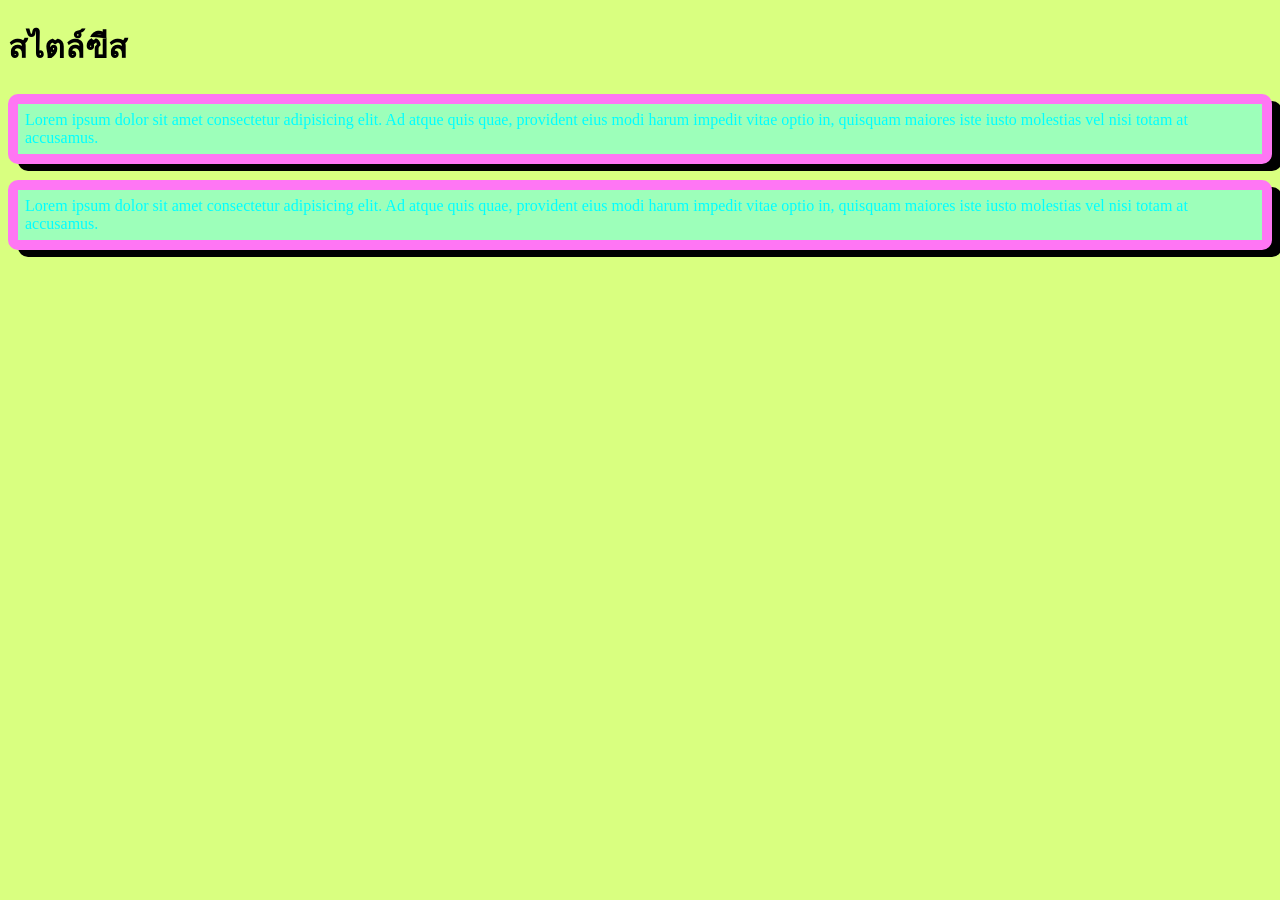
==== hobby.html @ 0c33bc8b "first commit" ====
<!doctype html>
<html lang="en">
  <head>
    <meta charset="UTF-8" />
    <meta name="viewport" content="width=device-width, initial-scale=1.0" />
    <title>เรียน Style Sheet</title>
    <link rel="stylesheet" href="styles/v1.css" />
  </head>
  <body>
    <h1>สไตล์ฃีส</h1>
    <p>
      Lorem ipsum dolor sit amet consectetur adipisicing elit. Ad atque quis
      quae, provident eius modi harum impedit vitae optio in, quisquam maiores
      iste iusto molestias vel nisi totam at accusamus.
    </p>
    <p>
      Lorem ipsum dolor sit amet consectetur adipisicing elit. Ad atque quis
      quae, provident eius modi harum impedit vitae optio in, quisquam maiores
      iste iusto molestias vel nisi totam at accusamus.
    </p>
  </body>
</html>
---- styles/v1.css ----
body {
  background-color: rgb(217, 255, 128);
  color: rgb(0, 0, 0);
}

p {
  color: aqua;
  background-color: rgb(157, 255, 186);
  border: 10px solid rgb(255, 118, 244);
  border-radius: 10px;
  box-shadow: 10px 7px rgb(0, 0, 0);
  padding: 7px;
}
.btn {
  display: inline-block;
  padding: 10px 20px; /* เว้นระยะห่างด้านในปุ่ม (บน-ล่าง, ซ้าย-ขวา) */
  background-color: #00ff55; /* สีพื้นหลังของปุ่ม (สีฟ้า) */
  color: rgb(7, 6, 6); /* สีตัวอักษร */
  text-decoration: none; /* เอาเส้นใต้ลิงก์ออก */
  border-radius: 50px; /* ทำขอบมน */
  font-weight: bold; /* ตัวหนา */
  transition: background 0.3s; /* เอฟเฟกต์เวลาชี้ปุ่ม */
}

/* เอฟเฟกต์เวลาเอาเมาส์ไปชี้ (Hover) */
.btn:hover {
  background-color: #ff0000; /* เปลี่ยนเป็นสีฟ้าเข้มขึ้น */
}
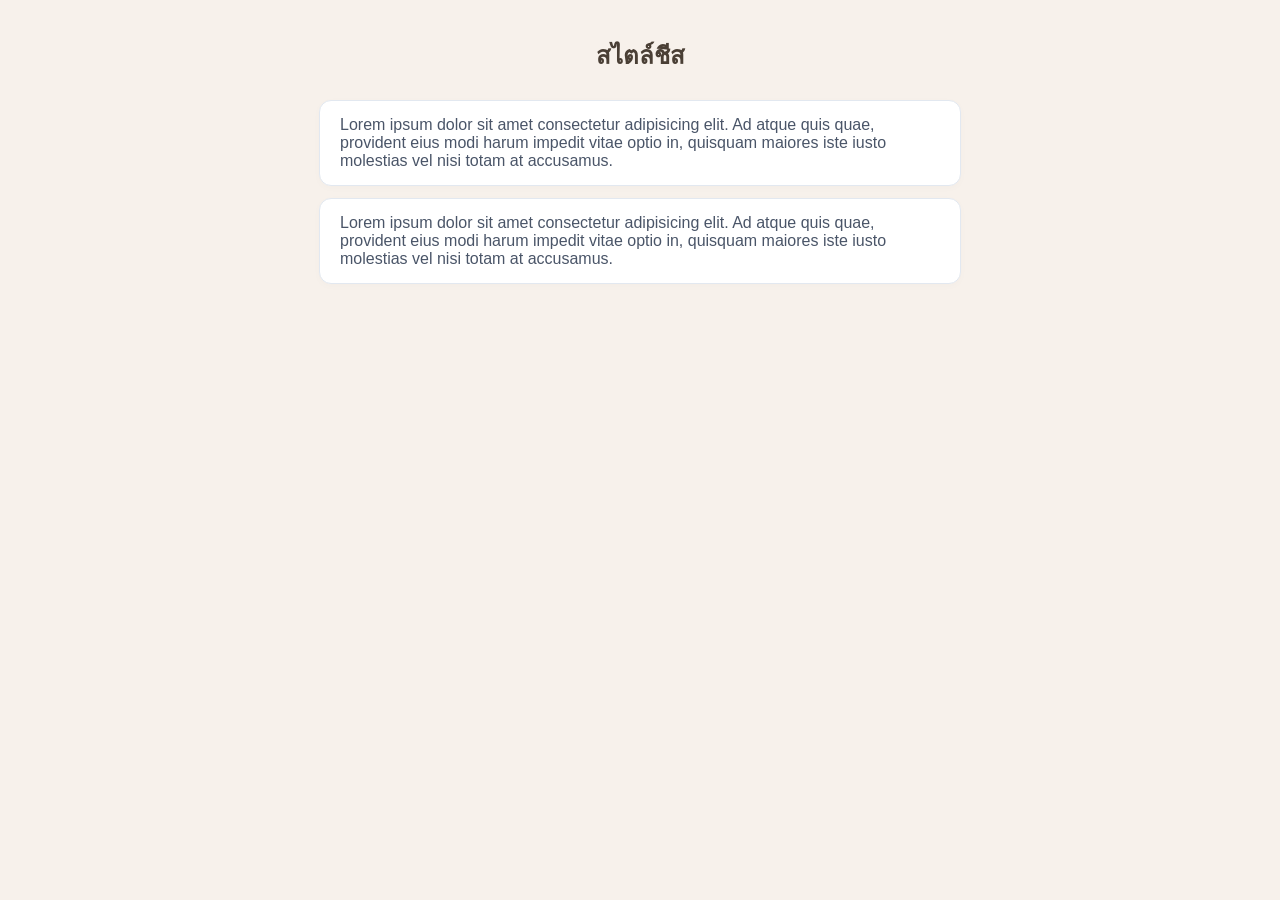
==== commit 9c46d8f8: "ทำใหม่" ====
--- a/hobby.html
+++ b/hobby.html
@@ -7,7 +7,7 @@
     <link rel="stylesheet" href="styles/v1.css" />
   </head>
   <body>
-    <h1>สไตล์ฃีส</h1>
+    <h1>สไตล์ชีส</h1>
     <p>
       Lorem ipsum dolor sit amet consectetur adipisicing elit. Ad atque quis
       quae, provident eius modi harum impedit vitae optio in, quisquam maiores
--- a/styles/v1.css
+++ b/styles/v1.css
@@ -1,28 +1,59 @@
 body {
-  background-color: rgb(217, 255, 128);
-  color: rgb(0, 0, 0);
+  background-color: #f7f1eb; /* สีครีมอ่อนๆ สบายตา */
+  color: #2c3e50; /* สีตัวอักษรเทาเข้ม (อ่านง่ายกว่าสีดำสนิท) */
+  font-family: "Segoe UI", Tahoma, Geneva, Verdana, sans-serif;
+  margin: 0;
+  padding: 20px;
+  text-align: center; /* สั่งให้ข้อความและปุ่มทั้งหมดอยู่ตรงกลางหน้าจอ */
 }
 
+/* 2. จัดการรูปภาพโปรไฟล์ */
+img {
+  width: 250px;
+  height: 250px;
+  object-fit: cover; /* ป้องกันไม่ให้รูปเบี้ยวหรือยืด */
+  border-radius: 50%; /* ปรับรูปให้เป็นวงกลมมนๆ สไตล์มินิมอล */
+  box-shadow: 0 4px 15px rgba(0, 0, 0, 0.05); /* ใส่เงาละมุนๆ */
+  margin: 20px auto;
+  display: block;
+}
+
+/* 3. ปรับแต่งส่วนหัวข้อหลัก (เช่นคำว่า Sarawut หรือ My First Project) */
+h1 {
+  font-size: 24px;
+  color: #4a3f35;
+  margin-bottom: 25px;
+}
+
+/* 4. ปรับแต่งกล่องข้อความ (แท็ก p) ให้ดูเหมือนการ์ดสะอาดตา */
 p {
-  color: aqua;
-  background-color: rgb(157, 255, 186);
-  border: 10px solid rgb(255, 118, 244);
-  border-radius: 10px;
-  box-shadow: 10px 7px rgb(0, 0, 0);
-  padding: 7px;
+  background-color: #ffffff; /* พื้นหลังกล่องสีขาวสะอาด */
+  color: #4a5568;
+  max-width: 600px; /* จำกัดความกว้างไม่ให้กล่องยืดเต็มจอเกินไป */
+  margin: 12px auto; /* จัดกล่องให้อยู่ตรงกลางหน้าจอ */
+  padding: 15px 20px; /* เพิ่มพื้นที่ว่างข้างในกล่องให้หายใจสะดวก */
+  border-radius: 12px; /* ความมนของมุมกล่อง */
+  border: 1px solid #e2e8f0; /* เส้นขอบบางๆ สีเทาอ่อน (ดูแพงกว่าเส้นสีดำหนาๆ) */
+  box-shadow: 0 2px 8px rgba(0, 0, 0, 0.02); /* เงาจางๆ */
+  text-align: left; /* ให้ข้อความข้างในกล่องชิดซ้ายเพื่อให้อ่านง่าย */
 }
+
+/* 5. ออกแบบปุ่มลิงก์เมนู (.btn) ให้ดูเรียบหรูและกดง่าย */
 .btn {
   display: inline-block;
-  padding: 10px 20px; /* เว้นระยะห่างด้านในปุ่ม (บน-ล่าง, ซ้าย-ขวา) */
-  background-color: #00ff55; /* สีพื้นหลังของปุ่ม (สีฟ้า) */
-  color: rgb(7, 6, 6); /* สีตัวอักษร */
+  margin: 10px 6px;
+  padding: 10px 24px;
+  background-color: #8e7f70; /* สีน้ำตาลอมเทาสุภาพ สบายตา */
+  color: #ffffff; /* ตัวอักษรสีขาว */
   text-decoration: none; /* เอาเส้นใต้ลิงก์ออก */
-  border-radius: 50px; /* ทำขอบมน */
-  font-weight: bold; /* ตัวหนา */
-  transition: background 0.3s; /* เอฟเฟกต์เวลาชี้ปุ่ม */
+  border-radius: 25px; /* ทำปุ่มให้มนโค้ง */
+  font-size: 14px;
+  font-weight: bold;
+  transition: all 0.1s ease; /* เติมเอฟเฟกต์ตอนขยับ */
 }
 
-/* เอฟเฟกต์เวลาเอาเมาส์ไปชี้ (Hover) */
+/* เอฟเฟกต์เวลาเอาเมาส์ไปชี้ที่ปุ่ม (Hover) */
 .btn:hover {
-  background-color: #ff0000; /* เปลี่ยนเป็นสีฟ้าเข้มขึ้น */
+  background-color: #6e6154; /* สีจะเข้มขึ้นเล็กน้อยเวลาชี้ */
+  transform: translateY(-2px); /* ปุ่มจะลอยขึ้นมานิดนึงดูมีมิติ */
 }
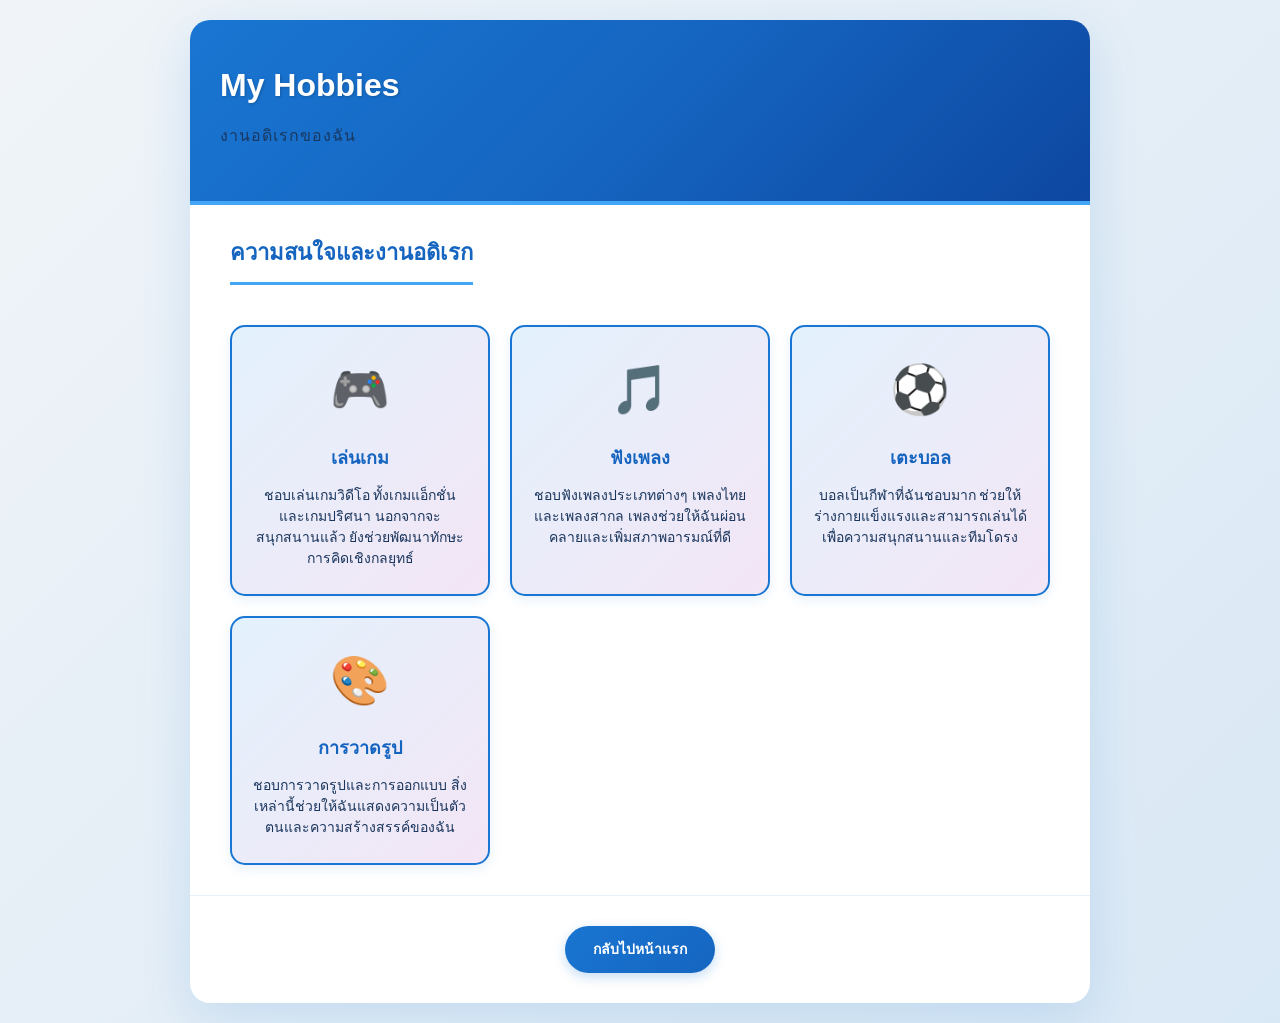
==== commit 2bf1ecf7: "ทำใหม่1" ====
--- a/hobby.html
+++ b/hobby.html
@@ -3,20 +3,63 @@
   <head>
     <meta charset="UTF-8" />
     <meta name="viewport" content="width=device-width, initial-scale=1.0" />
-    <title>เรียน Style Sheet</title>
+    <title>Hobby - Sarawut</title>
     <link rel="stylesheet" href="styles/v1.css" />
   </head>
   <body>
-    <h1>สไตล์ชีส</h1>
-    <p>
-      Lorem ipsum dolor sit amet consectetur adipisicing elit. Ad atque quis
-      quae, provident eius modi harum impedit vitae optio in, quisquam maiores
-      iste iusto molestias vel nisi totam at accusamus.
-    </p>
-    <p>
-      Lorem ipsum dolor sit amet consectetur adipisicing elit. Ad atque quis
-      quae, provident eius modi harum impedit vitae optio in, quisquam maiores
-      iste iusto molestias vel nisi totam at accusamus.
-    </p>
+    <div class="container">
+      <!-- Header -->
+      <div class="header">
+        <h1 class="name">My Hobbies</h1>
+        <p class="subtitle">งานอดิเรกของฉัน</p>
+      </div>
+
+      <!-- Hobbies Section -->
+      <section class="section">
+        <h2 class="section-title">ความสนใจและงานอดิเรก</h2>
+        <div class="hobby-grid">
+          <div class="hobby-card">
+            <div class="hobby-icon">🎮</div>
+            <h3>เล่นเกม</h3>
+            <p>
+              ชอบเล่นเกมวิดีโอ ทั้งเกมแอ็กชั่นและเกมปริศนา นอกจากจะสนุกสนานแล้ว
+              ยังช่วยพัฒนาทักษะการคิดเชิงกลยุทธ์
+            </p>
+          </div>
+
+          <div class="hobby-card">
+            <div class="hobby-icon">🎵</div>
+            <h3>ฟังเพลง</h3>
+            <p>
+              ชอบฟังเพลงประเภทต่างๆ เพลงไทยและเพลงสากล
+              เพลงช่วยให้ฉันผ่อนคลายและเพิ่มสภาพอารมณ์ที่ดี
+            </p>
+          </div>
+
+          <div class="hobby-card">
+            <div class="hobby-icon">⚽</div>
+            <h3>เตะบอล</h3>
+            <p>
+              บอลเป็นกีฬาที่ฉันชอบมาก
+              ช่วยให้ร่างกายแข็งแรงและสามารถเล่นได้เพื่อความสนุกสนานและทีมโดรง
+            </p>
+          </div>
+
+          <div class="hobby-card">
+            <div class="hobby-icon">🎨</div>
+            <h3>การวาดรูป</h3>
+            <p>
+              ชอบการวาดรูปและการออกแบบ
+              สิ่งเหล่านี้ช่วยให้ฉันแสดงความเป็นตัวตนและความสร้างสรรค์ของฉัน
+            </p>
+          </div>
+        </div>
+      </section>
+
+      <!-- Back Button -->
+      <section class="section" style="text-align: center; padding: 20px 40px">
+        <a href="index.html" class="btn">กลับไปหน้าแรก</a>
+      </section>
+    </div>
   </body>
 </html>
--- a/styles/v1.css
+++ b/styles/v1.css
@@ -1,59 +1,484 @@
+* {
+  margin: 0;
+  padding: 0;
+  box-sizing: border-box;
+}
+
 body {
-  background-color: #f7f1eb; /* สีครีมอ่อนๆ สบายตา */
-  color: #2c3e50; /* สีตัวอักษรเทาเข้ม (อ่านง่ายกว่าสีดำสนิท) */
-  font-family: "Segoe UI", Tahoma, Geneva, Verdana, sans-serif;
-  margin: 0;
+  background: linear-gradient(135deg, #f0f4f8 0%, #d9e8f5 100%);
+  color: #1a365d;
+  font-family: "Segoe UI", "Trebuchet MS", Tahoma, Geneva, Verdana, sans-serif;
+  line-height: 1.6;
   padding: 20px;
-  text-align: center; /* สั่งให้ข้อความและปุ่มทั้งหมดอยู่ตรงกลางหน้าจอ */
-}
-
-/* 2. จัดการรูปภาพโปรไฟล์ */
+  min-height: 100vh;
+}
+
+/* Container */
+.container {
+  max-width: 900px;
+  margin: 0 auto;
+  background: #ffffff;
+  border-radius: 20px;
+  box-shadow: 0 15px 50px rgba(25, 118, 210, 0.15);
+  overflow: hidden;
+}
+
+/* Header Section */
+.header {
+  background: linear-gradient(135deg, #1976d2 0%, #1565c0 50%, #0d47a1 100%);
+  color: #ffffff;
+  padding: 40px 30px;
+  text-align: left;
+  border-bottom: 4px solid #42a5f5;
+}
+
+/* Hero Header for Home Page */
+.hero-header {
+  text-align: center;
+  padding: 60px 40px;
+}
+
+.hero-content {
+  max-width: 800px;
+  margin: 0 auto;
+}
+
+.hero-title {
+  font-size: 48px;
+  font-weight: 800;
+  margin-bottom: 15px;
+  text-shadow: 2px 2px 8px rgba(0, 0, 0, 0.2);
+  letter-spacing: -1px;
+}
+
+.hero-subtitle {
+  font-size: 24px;
+  font-weight: 300;
+  margin-bottom: 12px;
+  opacity: 0.95;
+  letter-spacing: 2px;
+}
+
+.hero-description {
+  font-size: 16px;
+  font-weight: 300;
+  opacity: 0.85;
+  margin-bottom: 0;
+}
+
+.header-content {
+  display: flex;
+  align-items: center;
+  gap: 30px;
+}
+
+.profile-img {
+  width: 130px;
+  height: 130px;
+  object-fit: cover;
+  border-radius: 50%;
+  box-shadow: 0 8px 25px rgba(255, 255, 255, 0.3);
+  border: 4px solid #42a5f5;
+  flex-shrink: 0;
+}
+
+.header-text {
+  display: flex;
+  flex-direction: column;
+  justify-content: center;
+}
+
+.name {
+  font-size: 32px;
+  font-weight: 700;
+  margin-bottom: 8px;
+  text-shadow: 1px 1px 3px rgba(0, 0, 0, 0.2);
+}
+
+.subtitle {
+  font-size: 16px;
+  font-weight: 300;
+  letter-spacing: 1px;
+  opacity: 0.95;
+}
+
+/* Section Styling */
+.section {
+  padding: 30px 40px;
+  border-bottom: 1px solid #e3f2fd;
+}
+
+.section:last-child {
+  border-bottom: none;
+}
+
+.section-title {
+  font-size: 22px;
+  color: #1565c0;
+  margin-bottom: 20px;
+  padding-bottom: 12px;
+  border-bottom: 3px solid #42a5f5;
+  display: inline-block;
+  font-weight: 600;
+}
+
+/* Info Grid */
+.info-grid {
+  display: grid;
+  grid-template-columns: repeat(auto-fit, minmax(280px, 1fr));
+  gap: 15px;
+}
+
+.info-item {
+  background: linear-gradient(135deg, #e3f2fd 0%, #f3e5f5 100%);
+  padding: 15px;
+  border-radius: 10px;
+  border-left: 4px solid #1976d2;
+  transition: all 0.3s ease;
+}
+
+.info-item:hover {
+  background: linear-gradient(135deg, #bbdefb 0%, #e1bee7 100%);
+  transform: translateX(5px);
+  box-shadow: 0 4px 12px rgba(25, 118, 210, 0.15);
+}
+
+.info-item .label {
+  display: block;
+  font-weight: 600;
+  color: #1565c0;
+  font-size: 12px;
+  margin-bottom: 6px;
+  text-transform: uppercase;
+  letter-spacing: 1px;
+}
+
+.info-item .value {
+  display: block;
+  color: #1a365d;
+  font-size: 15px;
+}
+
+/* Education Item */
+.education-item,
+.experience-item {
+  background: linear-gradient(135deg, #e3f2fd 0%, #f3e5f5 100%);
+  padding: 18px;
+  border-radius: 10px;
+  border-left: 4px solid #1976d2;
+  margin-bottom: 15px;
+  transition: all 0.3s ease;
+}
+
+.education-item:hover,
+.experience-item:hover {
+  box-shadow: 0 6px 16px rgba(25, 118, 210, 0.2);
+  transform: translateX(5px);
+  background: linear-gradient(135deg, #bbdefb 0%, #e1bee7 100%);
+}
+
+.education-item p,
+.experience-item p {
+  background: none !important;
+  padding: 8px 0 !important;
+  border: none !important;
+  box-shadow: none !important;
+  max-width: 100% !important;
+  margin: 10px 0 !important;
+  color: #1a365d;
+}
+
+.education-item b,
+.experience-item b {
+  color: #1565c0;
+}
+
+/* Skills Section */
+.skills-list {
+  display: flex;
+  flex-wrap: wrap;
+  gap: 12px;
+}
+
+.skill-tag {
+  display: inline-block;
+  background: linear-gradient(135deg, #1976d2 0%, #1565c0 50%, #0d47a1 100%);
+  color: #ffffff;
+  padding: 10px 20px;
+  border-radius: 25px;
+  font-size: 14px;
+  font-weight: 600;
+  transition: all 0.3s ease;
+  box-shadow: 0 4px 12px rgba(25, 118, 210, 0.25);
+  cursor: pointer;
+}
+
+.skill-tag:hover {
+  transform: translateY(-3px);
+  box-shadow: 0 6px 18px rgba(25, 118, 210, 0.4);
+}
+
+/* Image general styling */
 img {
-  width: 250px;
-  height: 250px;
-  object-fit: cover; /* ป้องกันไม่ให้รูปเบี้ยวหรือยืด */
-  border-radius: 50%; /* ปรับรูปให้เป็นวงกลมมนๆ สไตล์มินิมอล */
-  box-shadow: 0 4px 15px rgba(0, 0, 0, 0.05); /* ใส่เงาละมุนๆ */
-  margin: 20px auto;
+  max-width: 100%;
+  height: auto;
   display: block;
 }
 
-/* 3. ปรับแต่งส่วนหัวข้อหลัก (เช่นคำว่า Sarawut หรือ My First Project) */
-h1 {
-  font-size: 24px;
-  color: #4a3f35;
-  margin-bottom: 25px;
-}
-
-/* 4. ปรับแต่งกล่องข้อความ (แท็ก p) ให้ดูเหมือนการ์ดสะอาดตา */
+/* Paragraph defaults */
 p {
-  background-color: #ffffff; /* พื้นหลังกล่องสีขาวสะอาด */
-  color: #4a5568;
-  max-width: 600px; /* จำกัดความกว้างไม่ให้กล่องยืดเต็มจอเกินไป */
-  margin: 12px auto; /* จัดกล่องให้อยู่ตรงกลางหน้าจอ */
-  padding: 15px 20px; /* เพิ่มพื้นที่ว่างข้างในกล่องให้หายใจสะดวก */
-  border-radius: 12px; /* ความมนของมุมกล่อง */
-  border: 1px solid #e2e8f0; /* เส้นขอบบางๆ สีเทาอ่อน (ดูแพงกว่าเส้นสีดำหนาๆ) */
-  box-shadow: 0 2px 8px rgba(0, 0, 0, 0.02); /* เงาจางๆ */
-  text-align: left; /* ให้ข้อความข้างในกล่องชิดซ้ายเพื่อให้อ่านง่าย */
-}
-
-/* 5. ออกแบบปุ่มลิงก์เมนู (.btn) ให้ดูเรียบหรูและกดง่าย */
+  color: #1a365d;
+  margin: 12px 0;
+  font-size: 15px;
+}
+
+/* Button styling */
 .btn {
   display: inline-block;
   margin: 10px 6px;
-  padding: 10px 24px;
-  background-color: #8e7f70; /* สีน้ำตาลอมเทาสุภาพ สบายตา */
-  color: #ffffff; /* ตัวอักษรสีขาว */
-  text-decoration: none; /* เอาเส้นใต้ลิงก์ออก */
-  border-radius: 25px; /* ทำปุ่มให้มนโค้ง */
+  padding: 12px 28px;
+  background: linear-gradient(135deg, #1976d2 0%, #1565c0 100%);
+  color: #ffffff;
+  text-decoration: none;
+  border-radius: 25px;
   font-size: 14px;
-  font-weight: bold;
-  transition: all 0.1s ease; /* เติมเอฟเฟกต์ตอนขยับ */
-}
-
-/* เอฟเฟกต์เวลาเอาเมาส์ไปชี้ที่ปุ่ม (Hover) */
+  font-weight: 600;
+  transition: all 0.3s ease;
+  border: none;
+  cursor: pointer;
+  box-shadow: 0 4px 12px rgba(25, 118, 210, 0.25);
+}
+
 .btn:hover {
-  background-color: #6e6154; /* สีจะเข้มขึ้นเล็กน้อยเวลาชี้ */
-  transform: translateY(-2px); /* ปุ่มจะลอยขึ้นมานิดนึงดูมีมิติ */
-}
+  transform: translateY(-3px);
+  box-shadow: 0 6px 16px rgba(25, 118, 210, 0.4);
+}
+
+/* Navigation Cards */
+.nav-grid {
+  display: grid;
+  grid-template-columns: repeat(auto-fit, minmax(220px, 1fr));
+  gap: 20px;
+  margin-top: 20px;
+}
+
+.nav-card {
+  background: linear-gradient(135deg, #e3f2fd 0%, #f3e5f5 100%);
+  border: 2px solid #1976d2;
+  padding: 25px 20px;
+  border-radius: 15px;
+  text-align: center;
+  text-decoration: none;
+  color: #1a365d;
+  transition: all 0.3s ease;
+  box-shadow: 0 4px 12px rgba(25, 118, 210, 0.1);
+  cursor: pointer;
+}
+
+.nav-card:hover {
+  background: linear-gradient(135deg, #bbdefb 0%, #e1bee7 100%);
+  border-color: #0d47a1;
+  transform: translateY(-8px);
+  box-shadow: 0 12px 28px rgba(25, 118, 210, 0.3);
+}
+
+.nav-card .nav-icon {
+  font-size: 48px;
+  margin-bottom: 12px;
+  display: block;
+}
+
+.nav-card h3 {
+  font-size: 18px;
+  color: #1565c0;
+  margin-bottom: 10px;
+  font-weight: 700;
+}
+
+.nav-card p {
+  font-size: 13px;
+  color: #1a365d;
+  opacity: 0.8;
+}
+
+/* Premium Navigation Cards */
+.nav-card.premium {
+  background: linear-gradient(135deg, #ffffff 0%, #f0f7ff 100%);
+  border: 2px solid #42a5f5;
+  position: relative;
+  overflow: hidden;
+}
+
+.nav-card.premium::before {
+  content: "";
+  position: absolute;
+  top: -50%;
+  right: -50%;
+  width: 100%;
+  height: 100%;
+  background: radial-gradient(
+    circle,
+    rgba(66, 165, 245, 0.1) 0%,
+    transparent 70%
+  );
+  transition: all 0.3s ease;
+}
+
+.nav-card.premium:hover {
+  background: linear-gradient(135deg, #e3f2fd 0%, #bbdefb 100%);
+  border-color: #1565c0;
+  box-shadow: 0 15px 40px rgba(25, 118, 210, 0.35);
+}
+
+.nav-card.premium .nav-icon {
+  transition: transform 0.3s ease;
+}
+
+.nav-card.premium:hover .nav-icon {
+  transform: scale(1.15) rotate(5deg);
+}
+
+/* About Section */
+.about-section {
+  background: linear-gradient(135deg, #f0f7ff 0%, #f5f1e8 100%);
+}
+
+.about-content {
+  background: #ffffff;
+  padding: 30px;
+  border-radius: 15px;
+  border-left: 5px solid #1976d2;
+  box-shadow: 0 4px 15px rgba(25, 118, 210, 0.08);
+}
+
+.about-text p {
+  font-size: 16px;
+  line-height: 1.8;
+  color: #1a365d;
+  margin-bottom: 15px;
+  background: none !important;
+  border: none !important;
+  padding: 0 !important;
+  box-shadow: none !important;
+}
+
+.about-text p:last-child {
+  margin-bottom: 0;
+}
+
+/* Hobby Cards */
+.hobby-grid {
+  display: grid;
+  grid-template-columns: repeat(auto-fit, minmax(250px, 1fr));
+  gap: 20px;
+  margin-top: 20px;
+}
+
+.hobby-card {
+  background: linear-gradient(135deg, #e3f2fd 0%, #f3e5f5 100%);
+  padding: 25px 20px;
+  border-radius: 15px;
+  border: 2px solid #1976d2;
+  text-align: center;
+  transition: all 0.3s ease;
+  box-shadow: 0 4px 12px rgba(25, 118, 210, 0.1);
+}
+
+.hobby-card:hover {
+  background: linear-gradient(135deg, #bbdefb 0%, #e1bee7 100%);
+  border-color: #0d47a1;
+  transform: translateY(-8px);
+  box-shadow: 0 12px 28px rgba(25, 118, 210, 0.3);
+}
+
+.hobby-card .hobby-icon {
+  font-size: 48px;
+  margin-bottom: 15px;
+  display: block;
+}
+
+.hobby-card h3 {
+  font-size: 18px;
+  color: #1565c0;
+  margin-bottom: 12px;
+  font-weight: 700;
+}
+
+.hobby-card p {
+  font-size: 14px;
+  color: #1a365d;
+  line-height: 1.5;
+  background: none !important;
+  border: none !important;
+  box-shadow: none !important;
+  padding: 0 !important;
+  margin: 0 !important;
+}
+
+/* Responsive Design */
+@media (max-width: 768px) {
+  .container {
+    border-radius: 15px;
+  }
+
+  .header {
+    padding: 25px 15px;
+  }
+
+  .hero-header {
+    padding: 40px 20px;
+  }
+
+  .hero-title {
+    font-size: 36px;
+    margin-bottom: 12px;
+  }
+
+  .hero-subtitle {
+    font-size: 18px;
+    margin-bottom: 10px;
+  }
+
+  .hero-description {
+    font-size: 14px;
+  }
+
+  .header-content {
+    flex-direction: column;
+    text-align: center;
+    gap: 15px;
+  }
+
+  .profile-img {
+    width: 100px;
+    height: 100px;
+  }
+
+  .name {
+    font-size: 24px;
+  }
+
+  .section {
+    padding: 20px 15px;
+  }
+
+  .section-title {
+    font-size: 18px;
+  }
+
+  .info-grid {
+    grid-template-columns: 1fr;
+  }
+
+  .skills-list {
+    justify-content: center;
+  }
+
+  .about-content {
+    padding: 20px;
+  }
+
+  .about-text p {
+    font-size: 15px;
+  }
+}
